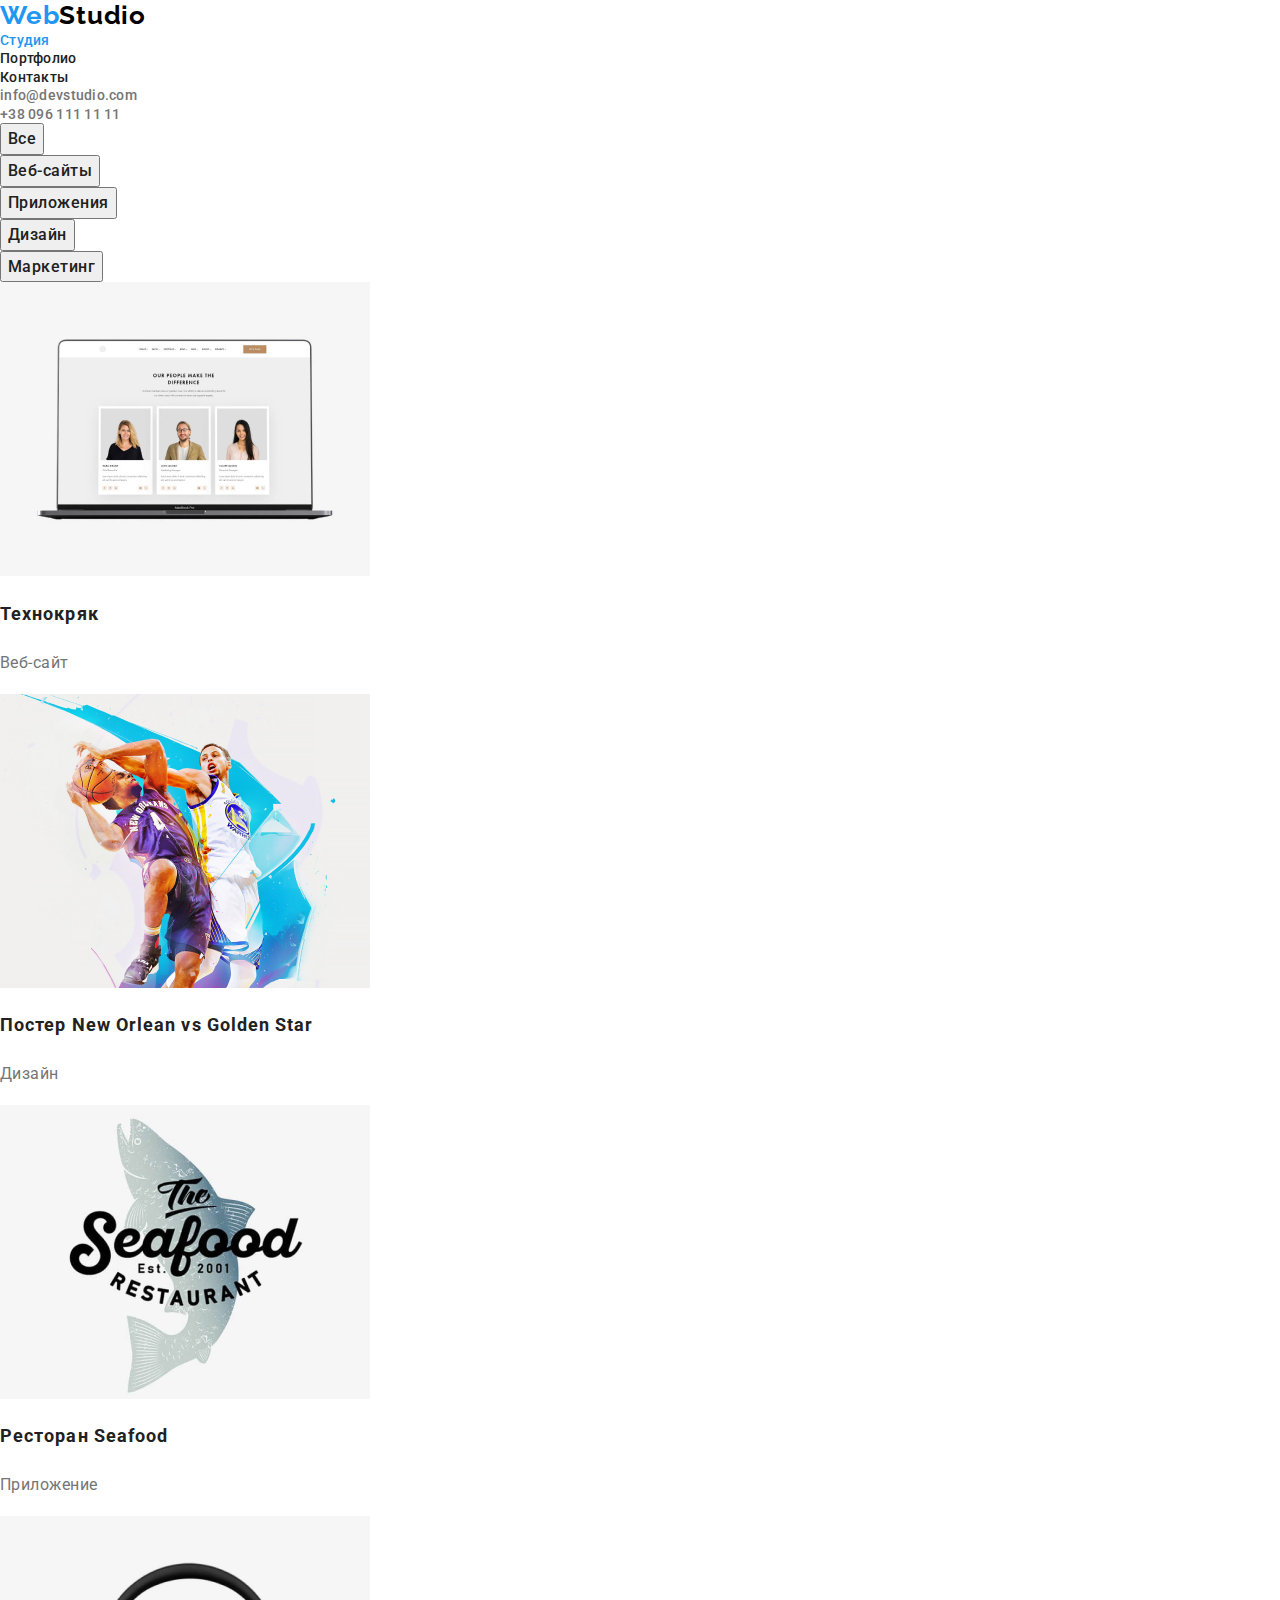
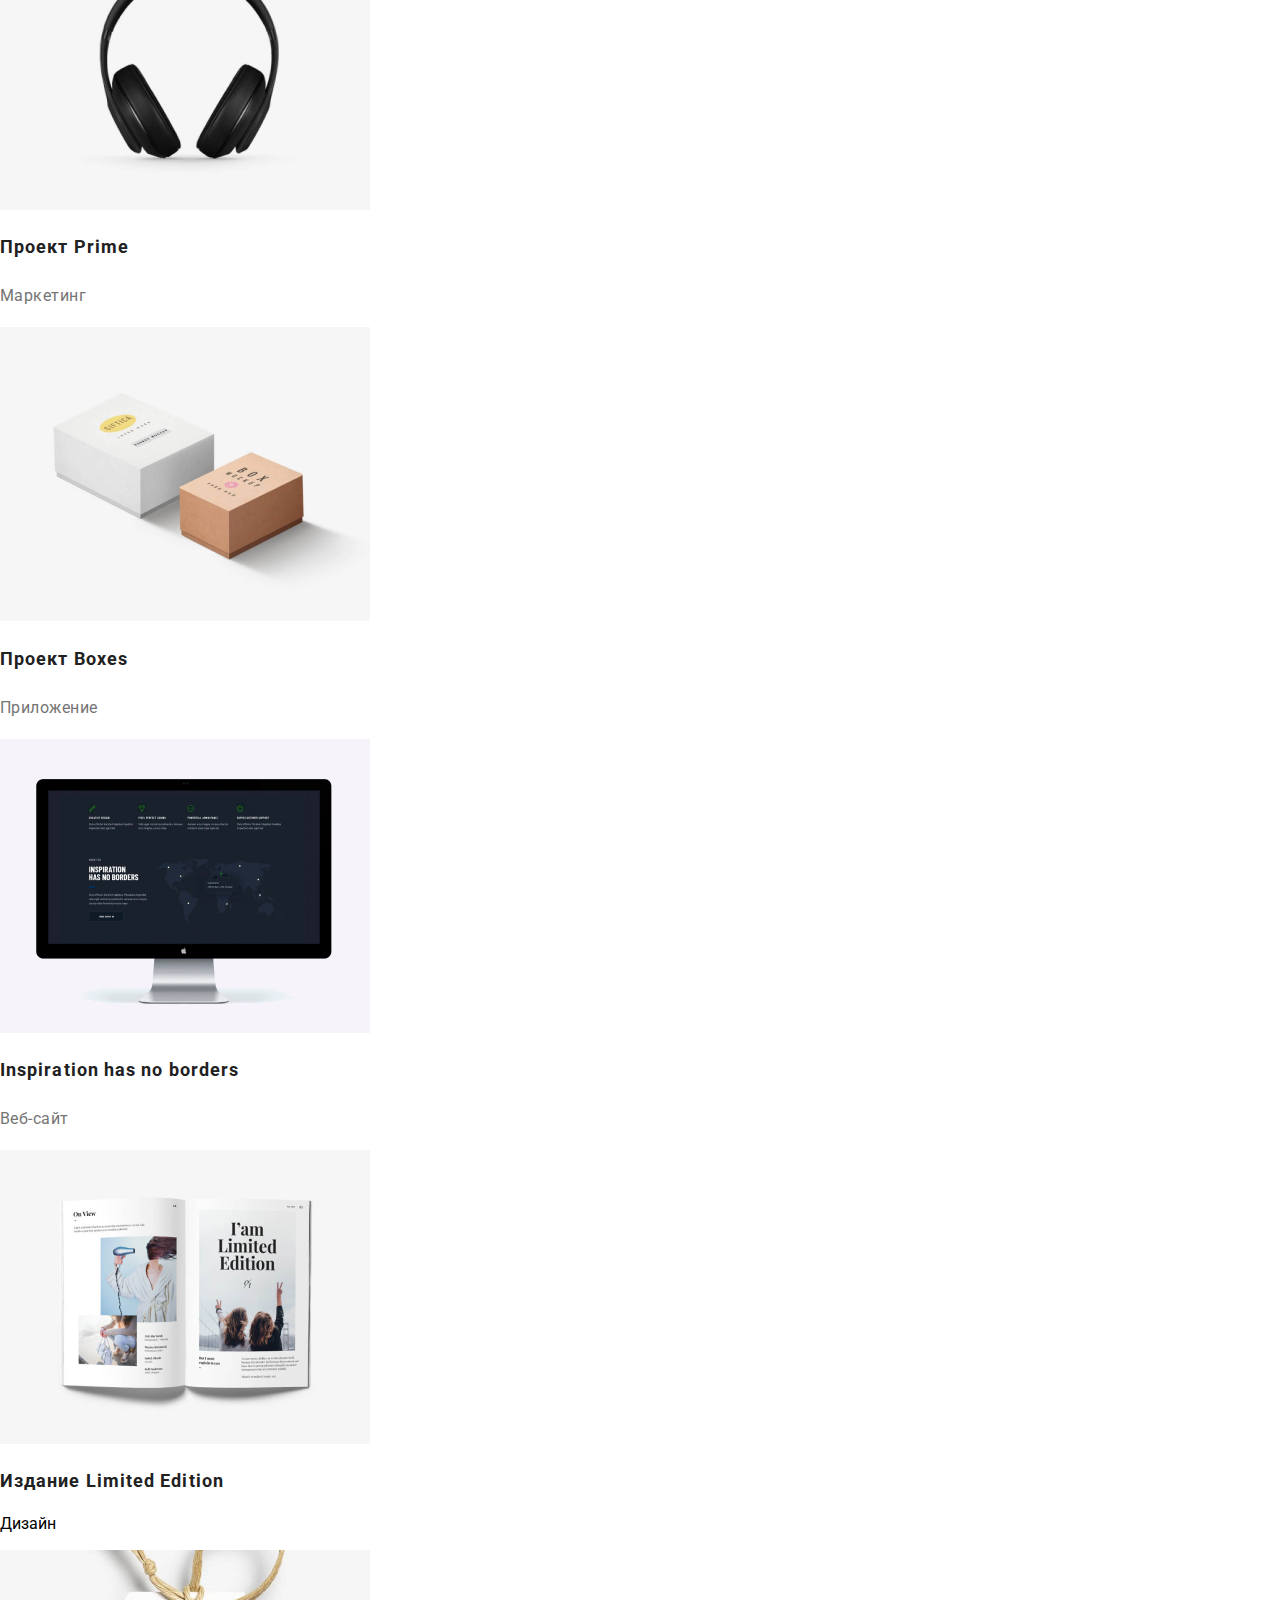
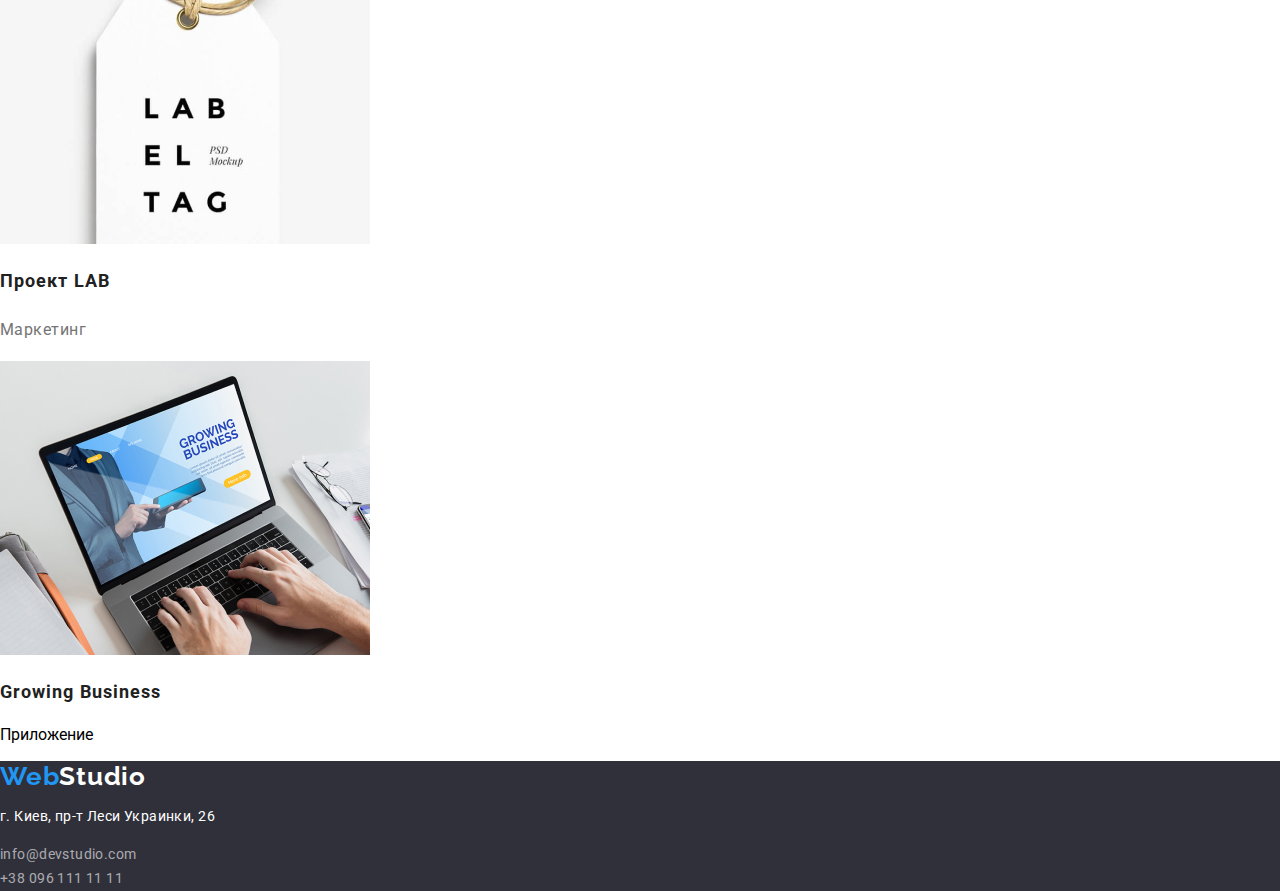
==== portfolio.html @ ac8193cc "HW3" ====
<!DOCTYPE html>
<html lang="en">
<head>
    <meta charset="UTF-8">
    <meta name="viewport" content="width=device-width, initial-scale=1.0">
    <title>Portfolio</title>
    <link rel="preconnect" href="https://fonts.gstatic.com">
    <link href="https://fonts.googleapis.com/css2?family=Raleway:wght@700&family=Roboto:wght@400;500;700;900&display=swap"
        rel="stylesheet">
    <link rel="stylesheet" href="https://cdnjs.cloudflare.com/ajax/libs/modern-normalize/1.0.0/modern-normalize.min.css"/>
    <link rel="stylesheet" href="css/styles.css">
</head>
<body>
    <!--Шапка сайта-->
    <header class="header">
        <nav class="nav">
            <a class="logo" href="./index.html" lang="en"><span class="logo-color">Web</span>Studio</a>
            <ul class="nav-list">
                <li class="nav-list-item"><a class="nav-list-link current" href="#">Студия</a></li>
                <li class="nav-list-item"><a class="nav-list-link" href="./portfolio.html">Портфолио</a></li>
                <li class="nav-list-item"><a class="nav-list-link" href="#">Контакты</a></li>
            </ul>
            <address>
                <ul class="contacts">
                    <li class="contact-item"><a class="contact-item-link"
                            href="mailto:info@devstudio.com">info@devstudio.com</a></li>
                    <li class="contact-item"><a class="contact-item-link" href="tel:++380961111111">+38 096 111 11 11</a>
                    </li>
                </ul>
            </address>
        </nav>
    </header>
    <main>
        <!--Портфолио-->
    <section class="portfolio">
    <h1 class="visually-hidden">Портфолио</h1>
    <!-- кнопки -->
    <ul class="btn">
        <li class="btn-list"><button class="btn-item" type="button">Все</button></li>
        <li class="btn-list"><button class="btn-item" type="button">Веб-сайты</button></li>
        <li class="btn-list"><button class="btn-item" type="button">Приложения</button></li>
        <li class="btn-list"><button class="btn-item" type="button">Дизайн</button></li>
        <li class="btn-list"><button class="btn-item" type="button">Маркетинг</button></li>
    </ul>
    <!-- проекты -->
    <ul class="project-list">
        <li class="project-list-item">
            <img class="project-list-item-img" src="./images/portfolio/project1.jpg" alt="ноутбук" width="370" height="294">
            <h2 class="project-list-item-title">Технокряк</h2>
            <p class="project-list-item-text">Веб-сайт</p>
        </li>
        <li class="project-list-item"><img class="project-list-item-img" src="./images/portfolio/project2.jpg" alt="постер" width="370" height="294">
            <h2 class="project-list-item-title">Постер New Orlean vs Golden Star</h2>
            <p class="project-list-item-text">Дизайн</p>
        </li>   
        <li class="project-list-item"><img class="project-list-item-img" src="./images/portfolio/project3.jpg" alt="лого ресторана" width="370" height="294">
            <h2 class="project-list-item-title">Ресторан Seafood</h2>
            <p class="project-list-item-text">Приложение</p>
        </li> 
        <li class="project-list-item"><img class="project-list-item-img" src="./images/portfolio/project4.jpg" alt="наушники" width="370" height="294">
            <h2 class="project-list-item-title">Проект Prime</h2>
            <p class="project-list-item-text">Маркетинг</p>
        </li>
        <li class="project-list-item"><img class="project-list-item-img" src="./images/portfolio/project5.jpg" alt="коробки" width="370" height="294">
            <h2 class="project-list-item-title">Проект Boxes</h2>
            <p class="project-list-item-text">Приложение</p>
        </li>
        <li class="project-list-item"><img class="project-list-item-img" src="./images/portfolio/project6.jpg" alt="монитор" width="370" height="294">
            <h2 class="project-list-item-title">Inspiration has no borders</h2>
            <p class="project-list-item-text">Веб-сайт</p>
        </li>
        <li class="project-list-item"><img class="project-list-item-img" src="./images/portfolio/project7.jpg" alt="книга" width="370" height="294">
            <h2 class="project-list-item-title">Издание Limited Edition</h2>
            <p>Дизайн</p>
        </li>
        <li class="project-list-item"><img class="project-list-item-img" src="./images/portfolio/project8.jpg" alt="лейбл" width="370" height="294">
            <h2 class="project-list-item-title">Проект LAB</h2>
            <p class="project-list-item-text">Маркетинг</p>
        </li>
        <li class="project-list-item"><img class="project-list-item-img" src="./images/portfolio/project9.jpg" alt="открытый ноутбук" width="370" height="294">
            <h2 class="project-list-item-title">Growing Business</h2>
            <p>Приложение</p>
        </li>
    </ul>    
    </section>    
    </main>
    <!--Футер-->
    <footer>
        <a class="logo" href=""><span class="logo-color">Web</span><span class="logo-white">Studio</span></a>
        <address class="address">
            <p class="location">г. Киев, пр-т Леси Украинки, 26</p>
            <ul class="main-contacts-list">
                <li class="main-contacts-list-item"><a class="main-contact-tel"
                        href="mailto:info@devstudio.com">info@devstudio.com</a></li>
                <li class="main-contacts-list-item"><a class="main-contact-email" href="tel:+380961111111">+38 096 111 11
                        11</a></li>
            </ul>
        </address>
    </footer>
</body>
</html>
---- css/styles.css ----
:root {
  --primary-text-color: #212121;
  --secondary-text-color: #757575;
  --accent-text-color: #2196f3;
  --reserve-text-color: #ffffff;
  --primary-font-family: "Roboto", sans-serif;
  --secondary-font-family: "Raleway", sans-serif;
}
html {
  box-sizing: border-box;
}
*,
*::before,
*::after {
  box-sizing: inherit;
}
body {
  font-family: var(--primary-font-family);
}
ul {
  list-style: none;
  padding: 0;
  margin: 0;
}
a {
  text-decoration: none;
}
address {
  font-style: normal;
}
.visually-hidden {
  position: absolute;
  width: 1px;
  height: 1px;
  margin: -1px;
  border: 0;
  padding: 0;

  white-space: nowrap;
  clip-path: inset(100%);
  clip: rect(0 0 0 0);
  overflow: hidden;
}
/* ========== HEADER ==========*/
.logo {
  font-family: var(--secondary-font-family);
  color: #000000;
  font-weight: 700;
  font-size: 26px;
  line-height: 1.19;
  letter-spacing: 0.03em;
}
.logo-color {
  color: var(--accent-text-color);
}
.nav-list-link {
  font-weight: 500;
  font-size: 14px;
  line-height: 1.14;
  letter-spacing: 0.02em;
  color: var(--primary-text-color);
}
.nav-list-link:hover,
.nav-list-link:focus,
.contact-item-link:hover,
.contact-item-link:focus {
  color: var(--accent-text-color);
}
.current {
  color: var(--accent-text-color);
}
.contact-item-link {
  font-weight: 500;
  font-size: 14px;
  line-height: 1.14;
  letter-spacing: 0.02em;
  color: var(--secondary-text-color);
}
/* =========== HERO ==========*/
.hero {
  background-color: #2f303a;
} /*ВРЕМЕННО*/
.hero-title {
  font-weight: 900;
  font-size: 44px;
  line-height: 1.36;
  text-align: center;
  letter-spacing: 0.06em;
  text-transform: uppercase;
  color: var(--reserve-text-color);
  margin: 0;
}
.button-order {
  font-weight: 700;
  font-size: 16px;
  line-height: 1.87;
  display: flex;
  align-items: center;
  text-align: center;
  letter-spacing: 0.06em;
  color: var(--reserve-text-color);
  background-color: var(--accent-text-color);
}
/* ========= ПРЕИМУЩЕСТВА ======== */
.item-head {
  font-weight: 700;
  font-size: 14px;
  line-height: 1.14;
  letter-spacing: 0.03em;
  text-transform: uppercase;
  color: var(--primary-text-color);
}
.item-text {
  font-weight: 400;
  font-size: 14px;
  line-height: 1.71;
  letter-spacing: 0.03em;
  color: var(--secondary-text-color);
}
/*  ========РАБОТА======== */
.work-head {
  font-weight: 700;
  font-size: 36px;
  line-height: 1.16;
  text-align: center;
  letter-spacing: 0.03em;
  color: var(--primary-text-color);
}
/* ======= КОМАНДА ======= */
.team-head {
  font-weight: 700;
  font-size: 36px;
  line-height: 1.16;
  /* text-align: center; */
  letter-spacing: 0.03em;
  color: var(--primary-text-color);
}
.team-name {
  font-weight: 500;
  font-size: 16px;
  line-height: 1.19;
  /* text-align: center; */
  letter-spacing: 0.03em;
  color: var(--primary-text-color);
}
.team-position {
  font-size: 16px;
  line-height: 1.19;
  /* text-align: center; */
  color: var(--secondary-text-color);
}
/* ====== ФУТЕР ======== */
footer {
  background: #2f303a;
} /* ВРЕМЕННО */
.logo-white {
  color: var(--reserve-text-color);
}
.location {
  font-size: 14px;
  line-height: 1.71;
  letter-spacing: 0.03em;
  color: var(--reserve-text-color);
}
.main-contact-tel,
.main-contact-email {
  font-size: 14px;
  line-height: 1.71;
  letter-spacing: 0.03em;
  color: rgba(255, 255, 255, 0.6);
}
/* ======== ПОРФОЛИО ========== */
.btn-item {
  font-family: var(--primary-font-family);
  font-weight: 500;
  font-size: 16px;
  line-height: 1.62;
  text-align: center;
  letter-spacing: 0.03em;
  color: var(--primary-text-color);
}
.btn-item:hover,
.btn-item:focus {
  background-color: var(--accent-text-color);
  color: var(--reserve-text-color);
}
.project-list-item-title {
  font-weight: 700;
  font-size: 18px;
  line-height: 2;
  letter-spacing: 0.06em;
  color: var(--primary-text-color);
}
.project-list-item-text {
  font-size: 16px;
  line-height: 1.87;
  letter-spacing: 0.03em;
  color: var(--secondary-text-color);
}
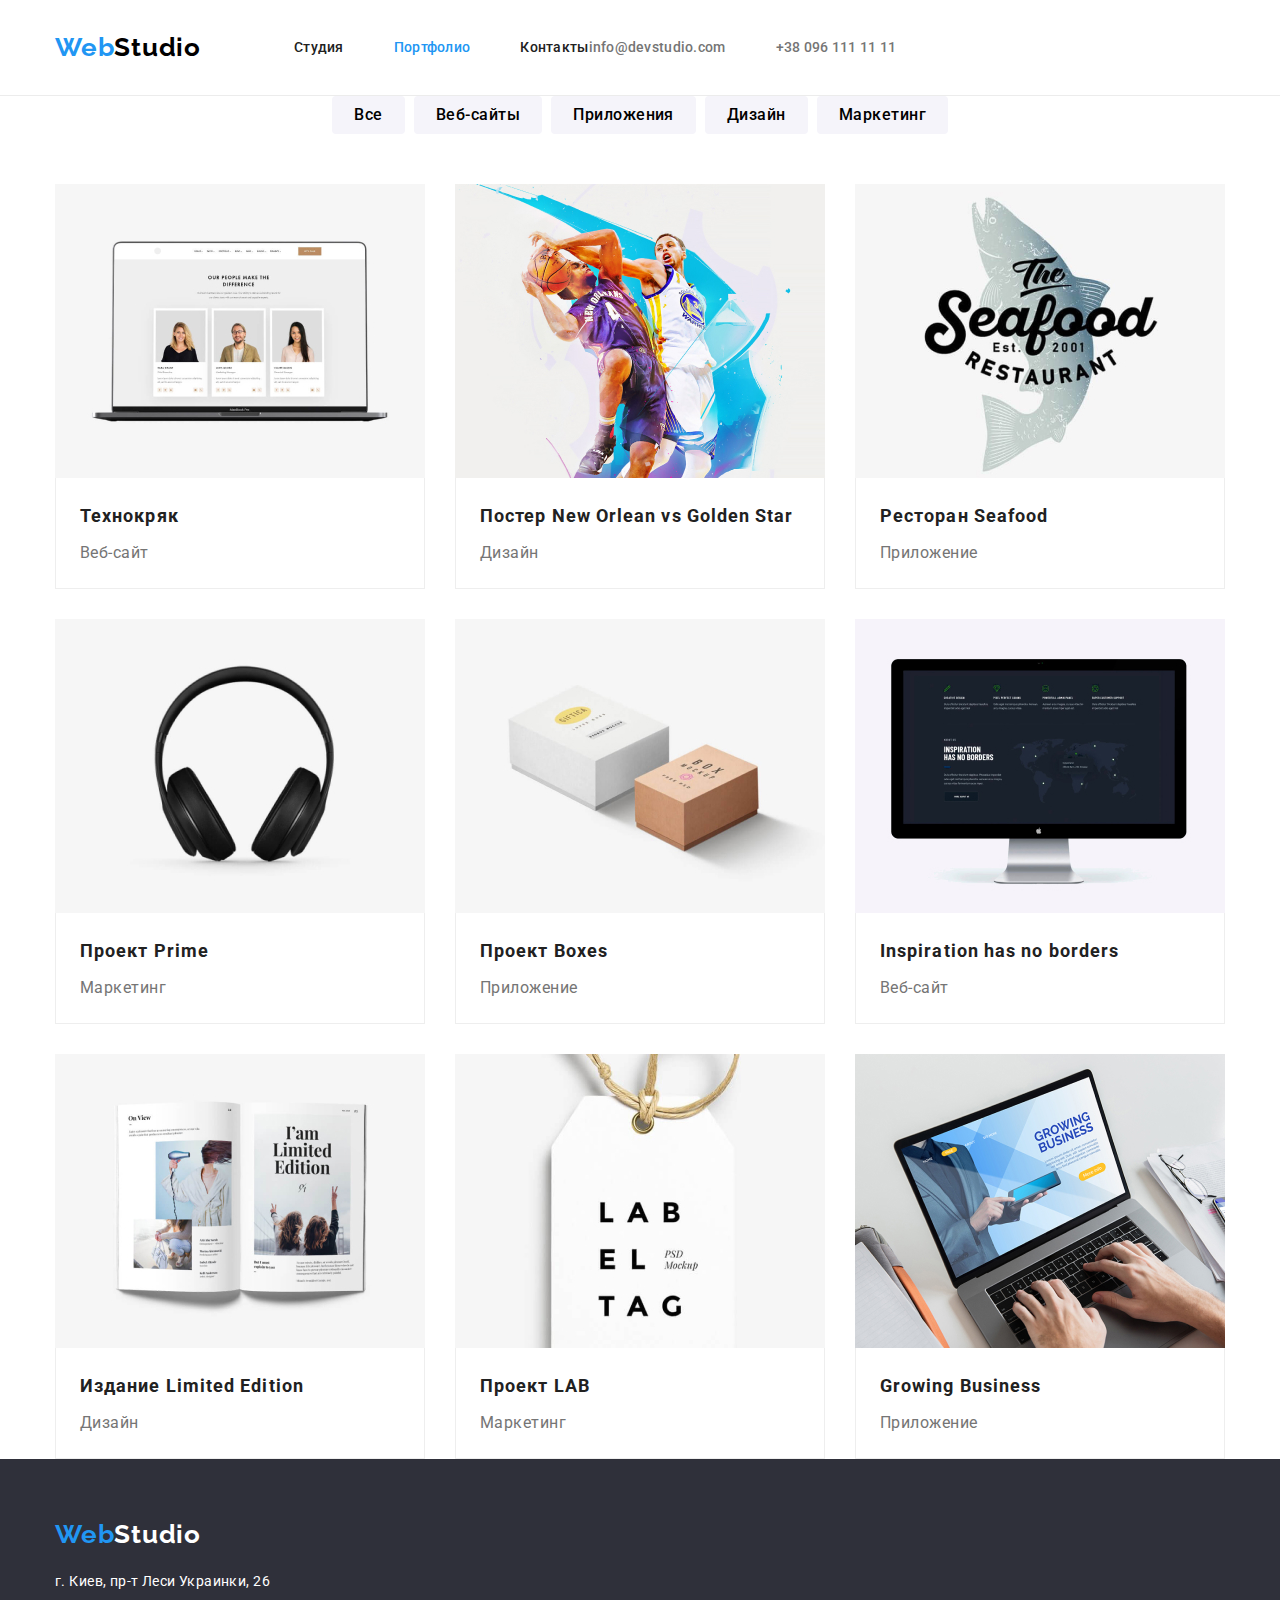
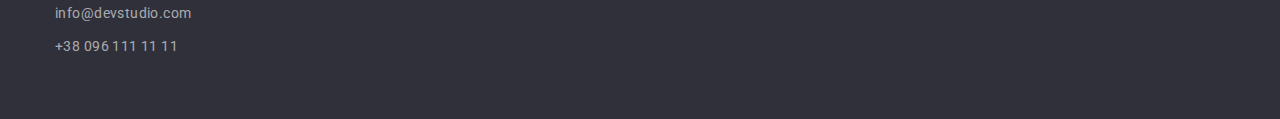
==== commit a110a034: "HW3" ====
--- a/portfolio.html
+++ b/portfolio.html
@@ -13,11 +13,12 @@
 <body>
     <!--Шапка сайта-->
     <header class="header">
+    <div class="container">
         <nav class="nav">
             <a class="logo" href="./index.html" lang="en"><span class="logo-color">Web</span>Studio</a>
             <ul class="nav-list">
-                <li class="nav-list-item"><a class="nav-list-link current" href="#">Студия</a></li>
-                <li class="nav-list-item"><a class="nav-list-link" href="./portfolio.html">Портфолио</a></li>
+                <li class="nav-list-item"><a class="nav-list-link" href="#">Студия</a></li>
+                <li class="nav-list-item"><a class="nav-list-link current" href="./portfolio.html">Портфолио</a></li>
                 <li class="nav-list-item"><a class="nav-list-link" href="#">Контакты</a></li>
             </ul>
             <address>
@@ -29,10 +30,12 @@
                 </ul>
             </address>
         </nav>
+        </div>
     </header>
     <main>
         <!--Портфолио-->
     <section class="portfolio">
+    <div class="container">
     <h1 class="visually-hidden">Портфолио</h1>
     <!-- кнопки -->
     <ul class="btn">
@@ -46,56 +49,66 @@
     <ul class="project-list">
         <li class="project-list-item">
             <img class="project-list-item-img" src="./images/portfolio/project1.jpg" alt="ноутбук" width="370" height="294">
+            <div class="wrapper">
             <h2 class="project-list-item-title">Технокряк</h2>
             <p class="project-list-item-text">Веб-сайт</p>
+            </div>
         </li>
         <li class="project-list-item"><img class="project-list-item-img" src="./images/portfolio/project2.jpg" alt="постер" width="370" height="294">
-            <h2 class="project-list-item-title">Постер New Orlean vs Golden Star</h2>
-            <p class="project-list-item-text">Дизайн</p>
+            <div class="wrapper"><h2 class="project-list-item-title">Постер New Orlean vs Golden Star</h2>
+            <p class="project-list-item-text">Дизайн</p></div>
         </li>   
         <li class="project-list-item"><img class="project-list-item-img" src="./images/portfolio/project3.jpg" alt="лого ресторана" width="370" height="294">
-            <h2 class="project-list-item-title">Ресторан Seafood</h2>
-            <p class="project-list-item-text">Приложение</p>
+            <div class="wrapper"><h2 class="project-list-item-title">Ресторан Seafood</h2>
+            <p class="project-list-item-text">Приложение</p></div>
         </li> 
         <li class="project-list-item"><img class="project-list-item-img" src="./images/portfolio/project4.jpg" alt="наушники" width="370" height="294">
-            <h2 class="project-list-item-title">Проект Prime</h2>
-            <p class="project-list-item-text">Маркетинг</p>
+            <div class="wrapper"><h2 class="project-list-item-title">Проект Prime</h2>
+            <p class="project-list-item-text">Маркетинг</p></div>
         </li>
         <li class="project-list-item"><img class="project-list-item-img" src="./images/portfolio/project5.jpg" alt="коробки" width="370" height="294">
-            <h2 class="project-list-item-title">Проект Boxes</h2>
-            <p class="project-list-item-text">Приложение</p>
+            <div class="wrapper"><h2 class="project-list-item-title">Проект Boxes</h2>
+            <p class="project-list-item-text">Приложение</p></div>
         </li>
         <li class="project-list-item"><img class="project-list-item-img" src="./images/portfolio/project6.jpg" alt="монитор" width="370" height="294">
-            <h2 class="project-list-item-title">Inspiration has no borders</h2>
-            <p class="project-list-item-text">Веб-сайт</p>
+            <div class="wrapper"><h2 class="project-list-item-title">Inspiration has no borders</h2>
+            <p class="project-list-item-text">Веб-сайт</p></div>
         </li>
         <li class="project-list-item"><img class="project-list-item-img" src="./images/portfolio/project7.jpg" alt="книга" width="370" height="294">
-            <h2 class="project-list-item-title">Издание Limited Edition</h2>
-            <p>Дизайн</p>
+            <div class="wrapper"><h2 class="project-list-item-title">Издание Limited Edition</h2>
+            <p class="project-list-item-text">Дизайн</p></div>
         </li>
         <li class="project-list-item"><img class="project-list-item-img" src="./images/portfolio/project8.jpg" alt="лейбл" width="370" height="294">
-            <h2 class="project-list-item-title">Проект LAB</h2>
-            <p class="project-list-item-text">Маркетинг</p>
+            <div class="wrapper"><h2 class="project-list-item-title">Проект LAB</h2>
+            <p class="project-list-item-text">Маркетинг</p></div>
         </li>
         <li class="project-list-item"><img class="project-list-item-img" src="./images/portfolio/project9.jpg" alt="открытый ноутбук" width="370" height="294">
-            <h2 class="project-list-item-title">Growing Business</h2>
-            <p>Приложение</p>
+            <div class="wrapper"><h2 class="project-list-item-title">Growing Business</h2>
+            <p class="project-list-item-text">Приложение</p></div>
         </li>
-    </ul>    
+    </ul>
+    </div>
     </section>    
     </main>
     <!--Футер-->
-    <footer>
-        <a class="logo" href=""><span class="logo-color">Web</span><span class="logo-white">Studio</span></a>
-        <address class="address">
-            <p class="location">г. Киев, пр-т Леси Украинки, 26</p>
-            <ul class="main-contacts-list">
-                <li class="main-contacts-list-item"><a class="main-contact-tel"
-                        href="mailto:info@devstudio.com">info@devstudio.com</a></li>
-                <li class="main-contacts-list-item"><a class="main-contact-email" href="tel:+380961111111">+38 096 111 11
-                        11</a></li>
-            </ul>
-        </address>
+        <footer class="footer">
+        <div class="container">
+            <a class="logo" href=""><span class="logo-color">Web</span><span class="logo-white">Studio</span></a>
+            <address class="address">
+                <ul class="main-contacts-list">
+                    <li class="main-contacts-item">
+                        <a class="main-contacts-link map" href="https://goo.gl/maps/psRtu3tgyUnC2bHMA" target="_blank"> г.
+                            Киев, пр-т
+                            Леси Украинки, 26 </a></li>
+                    <li class="main-contacts-item">
+                        <a class="main-contacts-link" href="mailto:info@devstudio.com">info@devstudio.com</a>
+                    </li>
+                    <li class="main-contacts-item">
+                        <a class="main-contacts-link" href="tel:+380961111111">+38 096 111 11 11</a>
+                    </li>
+                </ul>
+            </address>
+        </div>
     </footer>
 </body>
 </html>--- a/css/styles.css
+++ b/css/styles.css
@@ -22,11 +22,34 @@
   padding: 0;
   margin: 0;
 }
+h1,
+h2,
+h3,
+h4,
+h5,
+h6,
+p {
+  margin: 0;
+}
 a {
   text-decoration: none;
 }
 address {
   font-style: normal;
+}
+img {
+  display: block;
+  max-width: 100%;
+  height: auto;
+}
+.container {
+  width: 1200px;
+  padding: 0 15px;
+  margin: 0 auto;
+}
+.section {
+  padding-top: 94px;
+  padding-bottom: 94px;
 }
 .visually-hidden {
   position: absolute;
@@ -35,13 +58,38 @@
   margin: -1px;
   border: 0;
   padding: 0;
-
   white-space: nowrap;
   clip-path: inset(100%);
   clip: rect(0 0 0 0);
   overflow: hidden;
 }
 /* ========== HEADER ==========*/
+.header {
+  padding-top: 32px;
+  padding-bottom: 32px;
+  border-bottom: 1px solid #ececec;
+}
+.header .container {
+  display: flex;
+  align-items: center;
+}
+.nav {
+  display: flex;
+  align-items: center;
+}
+.nav-list {
+  display: flex;
+  align-items: center;
+  margin-left: 93px;
+}
+.nav-list-item:not(:last-child) {
+  margin-right: 50px;
+}
+.contacts {
+  display: flex;
+  align-items: center;
+  margin-left: auto;
+}
 .logo {
   font-family: var(--secondary-font-family);
   color: #000000;
@@ -69,6 +117,9 @@
 .current {
   color: var(--accent-text-color);
 }
+.contact-item:not(:last-child) {
+  margin-right: 50px;
+}
 .contact-item-link {
   font-weight: 500;
   font-size: 14px;
@@ -78,31 +129,53 @@
 }
 /* =========== HERO ==========*/
 .hero {
+  text-align: center;
+  padding-top: 200px;
+  padding-bottom: 200px;
   background-color: #2f303a;
-} /*ВРЕМЕННО*/
+}
 .hero-title {
+  max-width: 696px;
+  margin-left: auto;
+  margin-right: auto;
   font-weight: 900;
   font-size: 44px;
   line-height: 1.36;
-  text-align: center;
   letter-spacing: 0.06em;
   text-transform: uppercase;
   color: var(--reserve-text-color);
-  margin: 0;
+  margin-bottom: 30px;
 }
 .button-order {
+  padding: 10px 32px;
+  min-width: 200px;
+  border-radius: 4px;
+  border: 1px solid var(--accent-text-color);
+  cursor: pointer;
   font-weight: 700;
   font-size: 16px;
   line-height: 1.87;
-  display: flex;
-  align-items: center;
-  text-align: center;
   letter-spacing: 0.06em;
   color: var(--reserve-text-color);
   background-color: var(--accent-text-color);
 }
 /* ========= ПРЕИМУЩЕСТВА ======== */
+.features .container {
+  padding-top: 94px;
+}
+.features-list {
+  display: flex;
+  align-items: flex-start;
+  justify-content: space-between;
+}
+.item {
+  min-width: 270px;
+}
+.item:not(:last-child) {
+  margin-right: 30px;
+}
 .item-head {
+  margin-bottom: 10px;
   font-weight: 700;
   font-size: 14px;
   line-height: 1.14;
@@ -118,7 +191,12 @@
   color: var(--secondary-text-color);
 }
 /*  ========РАБОТА======== */
+.work-list {
+  display: flex;
+  justify-content: space-between;
+}
 .work-head {
+  margin-bottom: 50px;
   font-weight: 700;
   font-size: 36px;
   line-height: 1.16;
@@ -127,64 +205,113 @@
   color: var(--primary-text-color);
 }
 /* ======= КОМАНДА ======= */
+.team {
+  background: #f5f4fa;
+}
+.team-list {
+  display: flex;
+  justify-content: space-between;
+}
+.team-item {
+  padding-bottom: 30px;
+  background-color: var(--reserve-text-color);
+  box-shadow: 0px 1px 3px rgba(0, 0, 0, 0.12), 0px 1px 1px rgba(0, 0, 0, 0.14),
+    0px 2px 1px rgba(0, 0, 0, 0.2);
+  border-radius: 0px 0px 4px 4px;
+}
 .team-head {
+  margin-bottom: 50px;
   font-weight: 700;
   font-size: 36px;
   line-height: 1.16;
-  /* text-align: center; */
+  text-align: center;
   letter-spacing: 0.03em;
   color: var(--primary-text-color);
 }
 .team-name {
+  margin-top: 30px;
   font-weight: 500;
   font-size: 16px;
+  text-align: center;
+  letter-spacing: 0.03em;
+  color: var(--primary-text-color);
+}
+.team-position {
+  margin-top: 10px;
+  font-size: 16px;
   line-height: 1.19;
-  /* text-align: center; */
-  letter-spacing: 0.03em;
-  color: var(--primary-text-color);
-}
-.team-position {
-  font-size: 16px;
-  line-height: 1.19;
-  /* text-align: center; */
+  text-align: center;
   color: var(--secondary-text-color);
 }
 /* ====== ФУТЕР ======== */
-footer {
+.footer {
+  padding-top: 60px;
+  padding-bottom: 60px;
   background: #2f303a;
-} /* ВРЕМЕННО */
+}
 .logo-white {
   color: var(--reserve-text-color);
 }
-.location {
+.main-contacts-list {
+  margin-top: 20px;
+}
+.main-contacts-item:not(:last-child) {
+  margin-bottom: 9px;
+}
+.main-contacts-link {
   font-size: 14px;
   line-height: 1.71;
   letter-spacing: 0.03em;
-  color: var(--reserve-text-color);
-}
-.main-contact-tel,
-.main-contact-email {
-  font-size: 14px;
-  line-height: 1.71;
-  letter-spacing: 0.03em;
   color: rgba(255, 255, 255, 0.6);
 }
-/* ======== ПОРФОЛИО ========== */
+.main-contacts-link.map {
+  color: var(--reserve-text-color);
+}
+/* ======== ПОРТФОЛИО ========== */
+.btn {
+  display: flex;
+  justify-content: center;
+  margin-bottom: 50px;
+}
+.btn-list:not(:last-child) {
+  margin-right: 9px;
+}
 .btn-item {
+  min-width: 73px;
+  padding: 6px 22px;
+  border: none;
+  cursor: pointer;
+  background: #f5f4fa;
+  border-radius: 4px;
   font-family: var(--primary-font-family);
   font-weight: 500;
   font-size: 16px;
   line-height: 1.62;
   text-align: center;
   letter-spacing: 0.03em;
-  color: var(--primary-text-color);
 }
 .btn-item:hover,
 .btn-item:focus {
   background-color: var(--accent-text-color);
   color: var(--reserve-text-color);
+  box-shadow: 0px 3px 1px rgba(0, 0, 0, 0.1), 0px 1px 2px rgba(0, 0, 0, 0.08),
+    0px 2px 2px rgba(0, 0, 0, 0.12);
+}
+.project-list {
+  display: flex;
+  flex-wrap: wrap;
+}
+.project-list-item {
+  width: 370px;
+}
+.project-list-item:not(:nth-child(3n)) {
+  margin-right: 30px;
+}
+.project-list-item:not(:nth-last-child(-n + 3)) {
+  margin-bottom: 30px;
 }
 .project-list-item-title {
+  margin-bottom: 4px;
   font-weight: 700;
   font-size: 18px;
   line-height: 2;
@@ -197,3 +324,9 @@
   letter-spacing: 0.03em;
   color: var(--secondary-text-color);
 }
+.wrapper {
+  padding: 20px 24px;
+  border-right: 1px solid #eeeeee;
+  border-bottom: 1px solid #eeeeee;
+  border-left: 1px solid #eeeeee;
+}
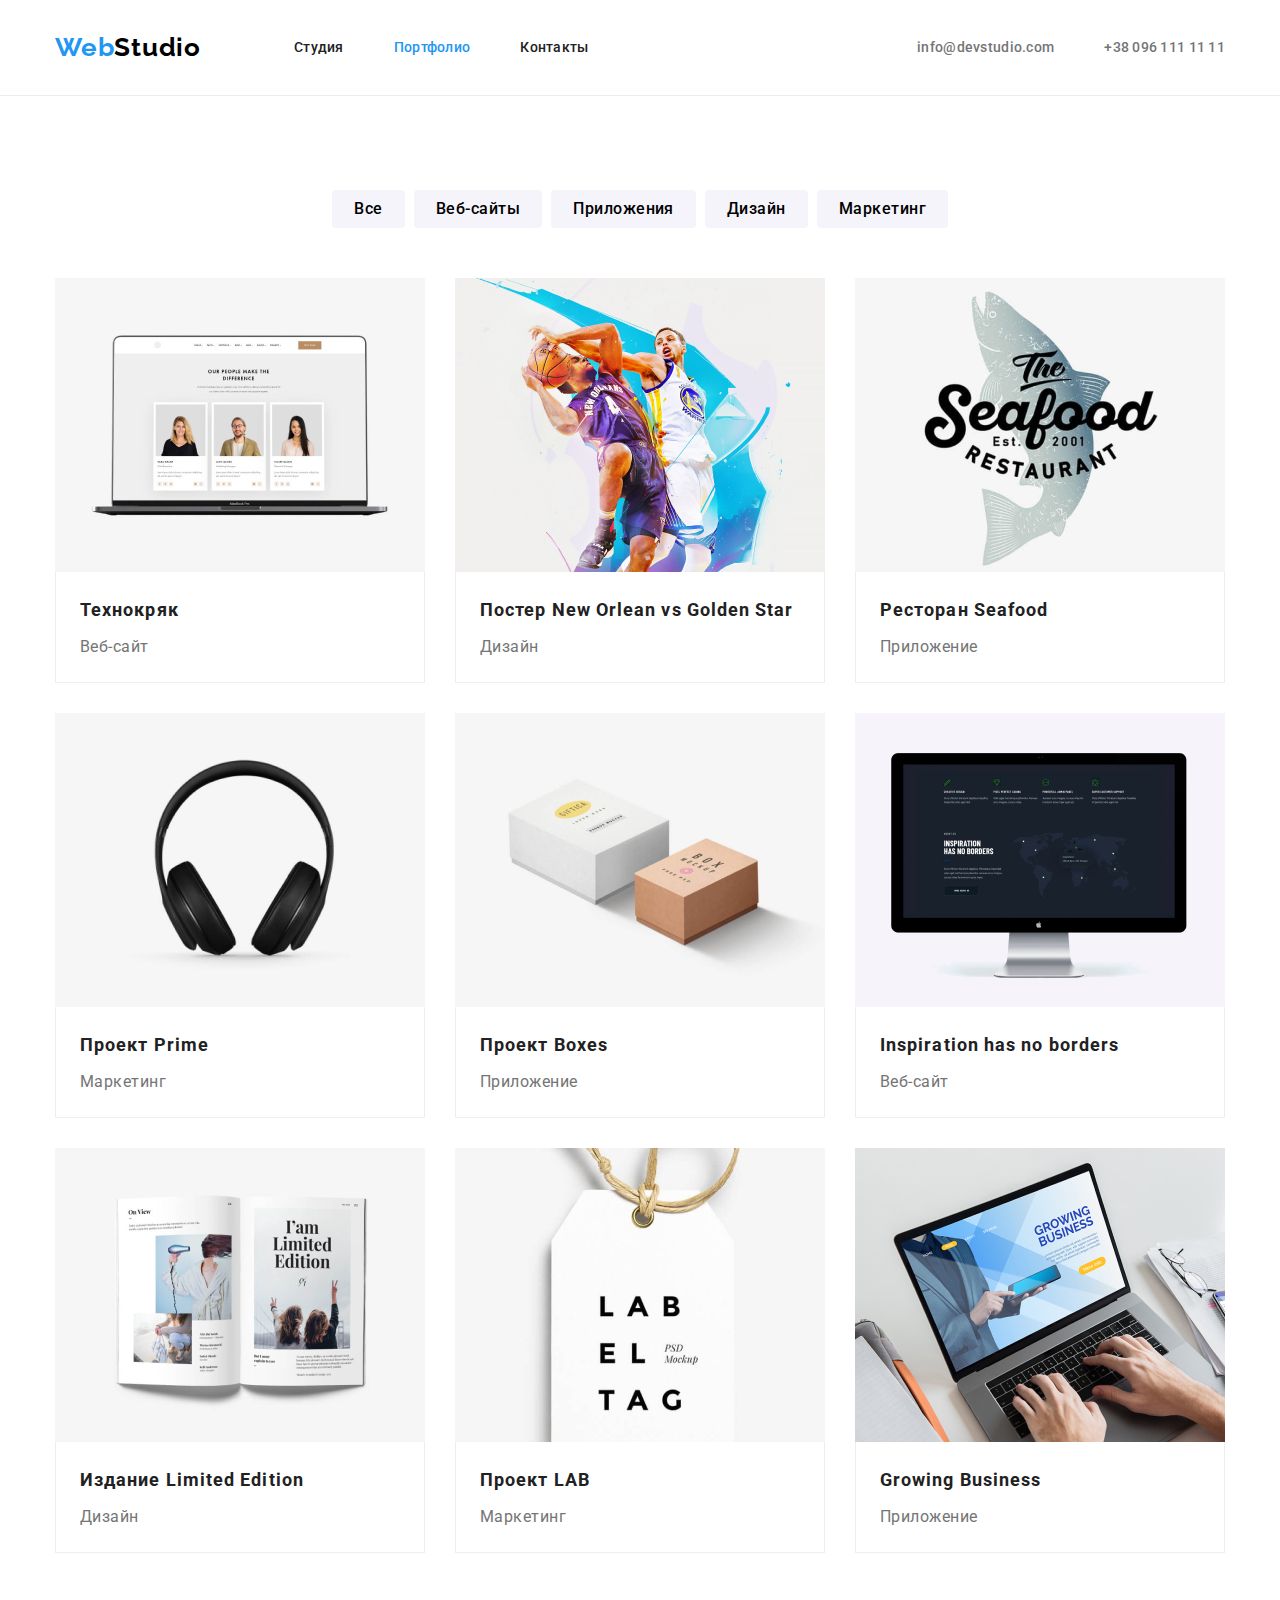
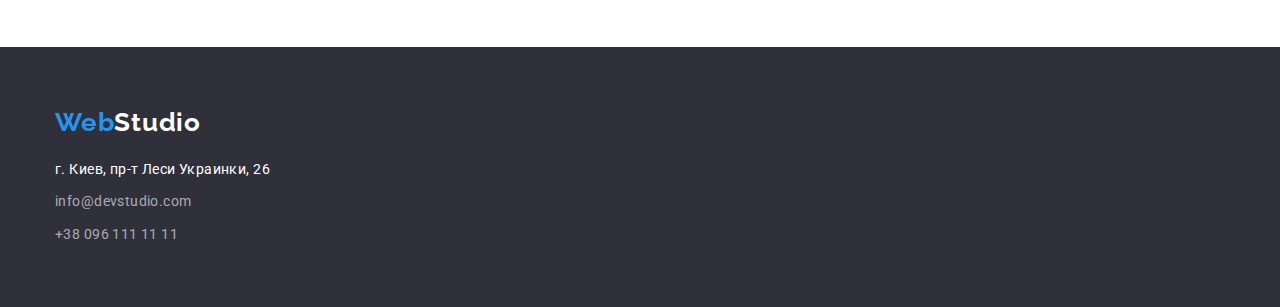
==== commit 7d57012f: "update (contacts&padding)" ====
--- a/portfolio.html
+++ b/portfolio.html
@@ -5,9 +5,8 @@
     <meta name="viewport" content="width=device-width, initial-scale=1.0">
     <title>Portfolio</title>
     <link rel="preconnect" href="https://fonts.gstatic.com">
-    <link href="https://fonts.googleapis.com/css2?family=Raleway:wght@700&family=Roboto:wght@400;500;700;900&display=swap"
-        rel="stylesheet">
-    <link rel="stylesheet" href="https://cdnjs.cloudflare.com/ajax/libs/modern-normalize/1.0.0/modern-normalize.min.css"/>
+    <link href="https://fonts.googleapis.com/css2?family=Raleway:wght@700&family=Roboto:wght@400;500;700;900&display=swap" rel="stylesheet">
+    <link rel="stylesheet" href="https://cdnjs.cloudflare.com/ajax/libs/modern-normalize/1.0.0/modern-normalize.min.css">
     <link rel="stylesheet" href="css/styles.css">
 </head>
 <body>
@@ -21,6 +20,7 @@
                 <li class="nav-list-item"><a class="nav-list-link current" href="./portfolio.html">Портфолио</a></li>
                 <li class="nav-list-item"><a class="nav-list-link" href="#">Контакты</a></li>
             </ul>
+            </nav>
             <address>
                 <ul class="contacts">
                     <li class="contact-item"><a class="contact-item-link"
@@ -29,8 +29,7 @@
                     </li>
                 </ul>
             </address>
-        </nav>
-        </div>
+            </div>
     </header>
     <main>
         <!--Портфолио-->
--- a/css/styles.css
+++ b/css/styles.css
@@ -72,6 +72,7 @@
 .header .container {
   display: flex;
   align-items: center;
+  justify-content: space-between;
 }
 .nav {
   display: flex;
@@ -191,6 +192,10 @@
   color: var(--secondary-text-color);
 }
 /*  ========РАБОТА======== */
+.work .container {
+  padding-top: 94px;
+}
+
 .work-list {
   display: flex;
   justify-content: space-between;
@@ -207,6 +212,8 @@
 /* ======= КОМАНДА ======= */
 .team {
   background: #f5f4fa;
+  padding-top: 94px;
+  padding-bottom: 94px;
 }
 .team-list {
   display: flex;
@@ -232,6 +239,7 @@
   margin-top: 30px;
   font-weight: 500;
   font-size: 16px;
+  line-height: 1.19;
   text-align: center;
   letter-spacing: 0.03em;
   color: var(--primary-text-color);
@@ -268,6 +276,12 @@
   color: var(--reserve-text-color);
 }
 /* ======== ПОРТФОЛИО ========== */
+.portfolio {
+  display: flex;
+  padding-top: 94px;
+  padding-bottom: 94px;
+}
+
 .btn {
   display: flex;
   justify-content: center;
